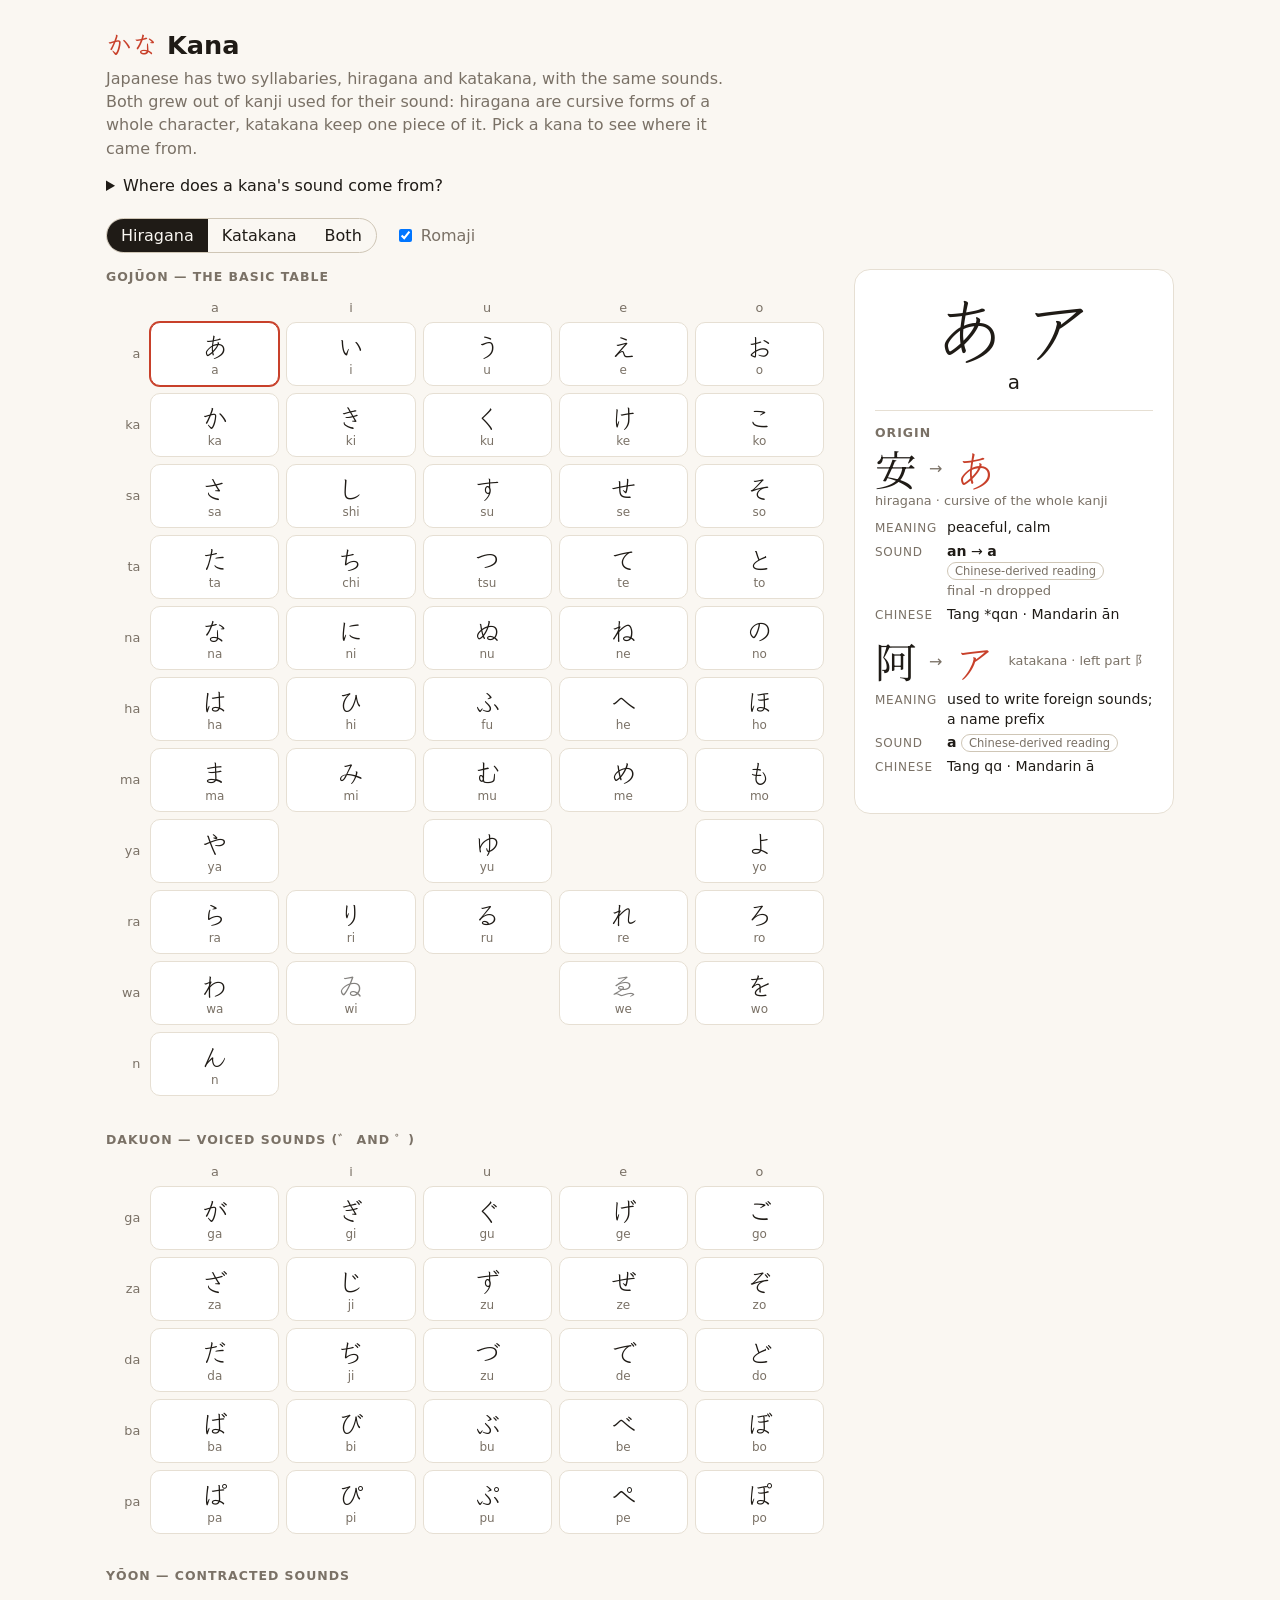
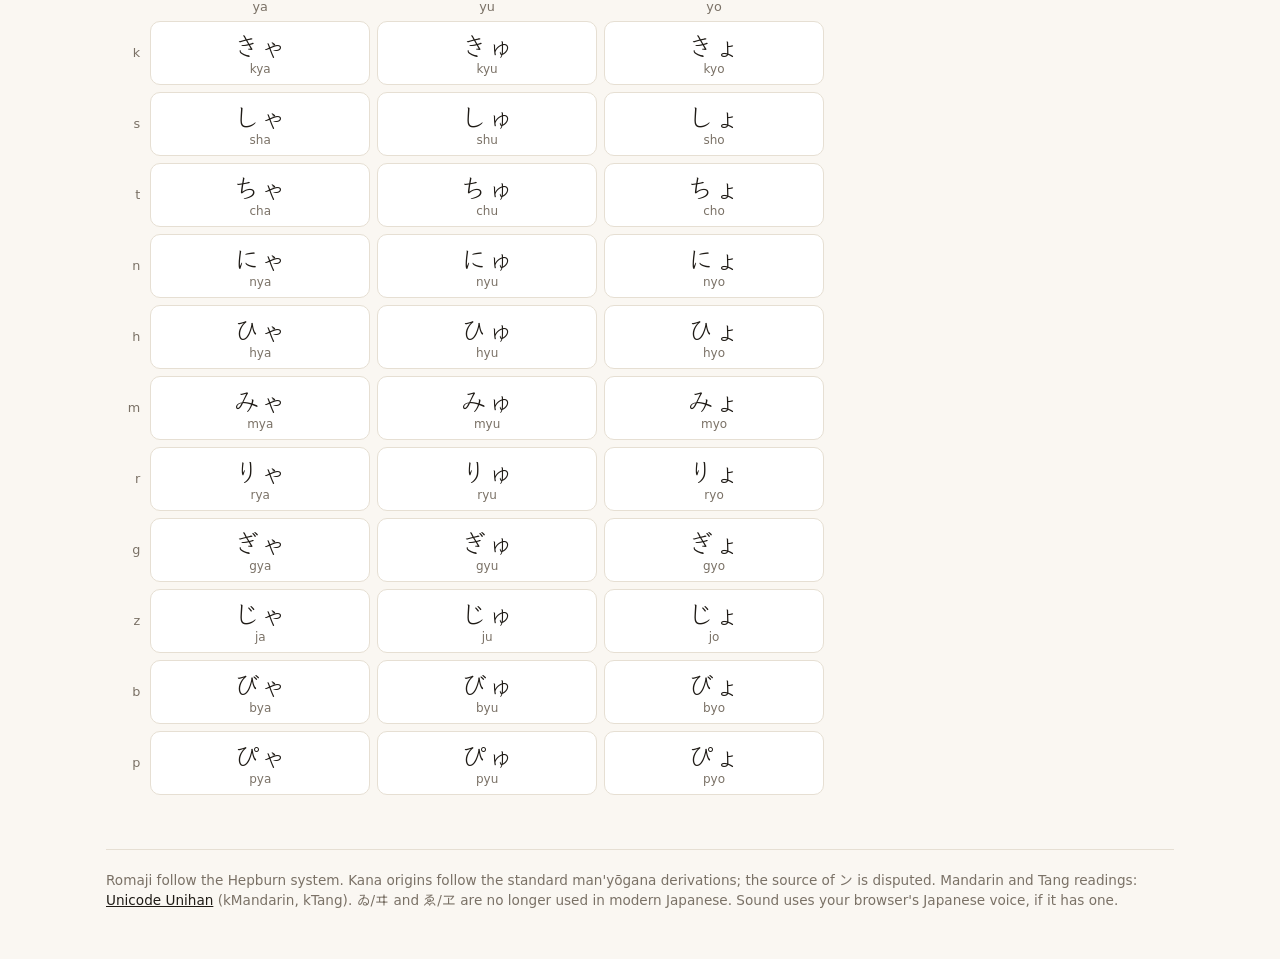
==== site/japanese/index.html @ 9fc1d6ad "japanese: kana page at /japanese/ (gojūon table, kanji origins, sound and meaning) Hiragana and kata" ====
<!doctype html>
<html lang="en">
<head>
<meta charset="utf-8">
<meta name="viewport" content="width=device-width,initial-scale=1">
<title>Kana — hiragana &amp; katakana and where they came from</title>
<link rel="canonical" href="https://hanzi.lipu.dev/japanese/">
<meta name="description" content="Interactive gojūon table of hiragana and katakana: romaji, sound, and the kanji each kana grew out of.">
<link rel="preconnect" href="https://fonts.googleapis.com">
<link rel="preconnect" href="https://fonts.gstatic.com" crossorigin>
<link rel="stylesheet" href="https://fonts.googleapis.com/css2?family=Klee+One:wght@600&family=Noto+Sans+JP:wght@400;600&family=Noto+Serif+JP:wght@500&display=swap">
<style>
  :root { --bg:#faf7f2; --fg:#1f1b16; --muted:#7a7166; --card:#fff; --accent:#c8402a; --line:#cfc6b6; --soft:#e6dfd3; --info:#2f6fd0; }
  @media (prefers-color-scheme: dark) {
    :root { --bg:#17140f; --fg:#f1ebe0; --muted:#9d9486; --card:#221e17; --accent:#ff7a5c; --line:#5a5144; --soft:#352f25; --info:#6aa6ff; }
  }
  * { box-sizing:border-box; }
  body { margin:0; background:var(--bg); color:var(--fg); font-family:system-ui,"Noto Sans JP",sans-serif; }
  .wrap { max-width:1100px; margin:0 auto; padding:24px 16px 48px; }
  header h1 { margin:0; font-size:1.6rem; }
  header h1 span { font-family:"Klee One","Noto Sans JP",serif; color:var(--accent); }
  header p { margin:6px 0 0; color:var(--muted); line-height:1.45; max-width:62ch; }
  .bar { display:flex; flex-wrap:wrap; gap:10px 18px; align-items:center; margin:20px 0 16px; }
  .seg { display:inline-flex; border:1px solid var(--line); border-radius:999px; overflow:hidden; }
  .seg button { border:0; background:transparent; color:var(--fg); padding:7px 14px; font:inherit; cursor:pointer; }
  .seg button[aria-pressed="true"] { background:var(--fg); color:var(--bg); }
  label.chk { display:inline-flex; gap:6px; align-items:center; cursor:pointer; color:var(--muted); }
  .layout { display:grid; grid-template-columns:minmax(0,1fr) 320px; gap:24px; align-items:start; }
  h2 { font-size:.78rem; letter-spacing:.08em; text-transform:uppercase; color:var(--muted); font-weight:600; margin:28px 0 10px; }
  h2:first-child { margin-top:0; }
  table.kana { border-collapse:separate; border-spacing:5px; width:100%; table-layout:fixed; }
  table.kana th { font-weight:500; color:var(--muted); font-size:.8rem; }
  table.kana th.row { width:2.6em; text-align:right; padding-right:4px; }
  .cell { width:100%; min-height:64px; border:1px solid var(--soft); background:var(--card); color:var(--fg); border-radius:10px;
          display:flex; flex-direction:column; align-items:center; justify-content:center; gap:2px; cursor:pointer; font:inherit; padding:6px 2px; }
  .cell:hover { border-color:var(--line); }
  .cell[aria-pressed="true"] { border-color:var(--accent); box-shadow:0 0 0 1px var(--accent); }
  .cell .g { font-family:"Klee One","Noto Sans JP",sans-serif; font-size:1.7rem; line-height:1.1; white-space:nowrap; }
  .cell .g .k { color:var(--muted); margin-left:.15em; }
  .cell .r { font-size:.75rem; color:var(--muted); }
  .cell.old .g { opacity:.55; }
  .both .cell .g { font-size:1.35rem; }
  .noromaji .cell .r { display:none; }
  td.empty { }
  aside { position:sticky; top:16px; max-height:calc(100vh - 32px); overflow-y:auto; background:var(--card); border:1px solid var(--soft); border-radius:16px; padding:20px; }
  aside .big { display:flex; gap:18px; align-items:baseline; justify-content:center; font-family:"Klee One","Noto Sans JP",sans-serif; font-size:4.5rem; line-height:1; }
  aside .rom { text-align:center; font-size:1.25rem; margin:8px 0 4px; }
  aside .rom button { margin-left:8px; border:1px solid var(--line); background:transparent; color:var(--fg); border-radius:999px; width:2em; height:2em; cursor:pointer; font-size:.8rem; vertical-align:middle; }
  aside .note { color:var(--muted); font-size:.9rem; line-height:1.45; text-align:center; margin:0 0 6px; }
  .origin { border-top:1px solid var(--soft); margin-top:16px; padding-top:14px; }
  .origin h3 { margin:0 0 8px; font-size:.78rem; letter-spacing:.08em; text-transform:uppercase; color:var(--muted); font-weight:600; }
  .flow { display:flex; flex-wrap:wrap; align-items:center; gap:4px 12px; margin:6px 0 2px; }
  .flow .kj { font-family:"Noto Serif JP",serif; font-size:2.6rem; line-height:1; }
  .flow .ar { color:var(--muted); }
  .flow .kn { font-family:"Klee One","Noto Sans JP",sans-serif; font-size:2.6rem; line-height:1; color:var(--accent); }
  .origin p { margin:2px 0 12px; font-size:.88rem; color:var(--muted); line-height:1.4; }
  .flow .how { font-size:.8rem; color:var(--muted); line-height:1.3; }
  dl.src { display:grid; grid-template-columns:auto 1fr; gap:4px 10px; margin:8px 0 16px; font-size:.88rem; line-height:1.4; }
  dl.src dt { color:var(--muted); font-size:.75rem; text-transform:uppercase; letter-spacing:.06em; padding-top:2px; }
  dl.src dd { margin:0; }
  dl.src .sub { color:var(--muted); font-size:.82rem; }
  .use { font-size:.72rem; padding:1px 7px; border-radius:999px; border:1px solid var(--line); color:var(--muted); white-space:nowrap; }
  .use-kun { border-color:var(--info); color:var(--info); }
  .use-q { border-color:var(--accent); color:var(--accent); }
  details.why { margin:0 0 4px; color:var(--muted); line-height:1.5; max-width:70ch; }
  details.why summary { cursor:pointer; color:var(--fg); }
  details.why p { margin:8px 0; }
  .yoon td { }
  .foot { margin-top:48px; padding-top:20px; border-top:1px solid var(--soft); color:var(--muted); font-size:.85rem; line-height:1.5; }
  .foot a { color:var(--fg); }
  @media (max-width:820px) {
    .layout { grid-template-columns:1fr; }
    aside { position:static; order:-1; max-height:none; }
    aside .big { font-size:3.5rem; }
    .cell { min-height:54px; }
    .cell .g { font-size:1.35rem; }
    .both .cell .g { font-size:1.05rem; }
    table.kana { border-spacing:3px; }
    table.kana th.row { width:2em; }
  }
</style>
</head>
<body>
<div class="wrap">
  <header>
    <h1><span>かな</span> Kana</h1>
    <p>Japanese has two syllabaries, hiragana and katakana, with the same sounds. Both grew out of kanji used for their sound: hiragana are cursive forms of a whole character, katakana keep one piece of it. Pick a kana to see where it came from.</p>
  </header>

  <details class="why" style="margin-top:14px">
    <summary>Where does a kana's sound come from?</summary>
    <p>Japanese had no writing until it borrowed Chinese characters. To spell Japanese words, scribes (by the 8th century, in the <i>Man'yōshū</i> poetry anthology) used kanji purely for their sound and ignored the meaning — so 安 "peaceful" just stood for <i>a</i>. These sound-only kanji are called <i>man'yōgana</i>; kana are simplified forms of them.</p>
    <p>Most were picked for their <b>Chinese-derived reading</b> (<i>on'yomi</i>): Japan's approximation of how Chinese sounded in the 5th–8th centuries. Readings longer than one syllable were cut down: 安 <i>an</i> → あ <i>a</i>, 末 <i>matsu</i> → ま <i>ma</i>. A few used a <b>native Japanese word</b> written with the kanji (<i>kun'yomi</i>): 女 "woman" is Japanese <i>me</i>, giving め.</p>
    <p>For comparison each kanji also shows a reconstruction of Tang-dynasty Chinese (around the time kana formed) and modern Mandarin, which has drifted much further: 波 was <i>*bɑ</i>, is <i>bō</i> today, and gave Japanese <i>ha</i> (then pronounced <i>pa</i>).</p>
  </details>

  <div class="bar">
    <div class="seg" role="group" aria-label="Script">
      <button data-script="hira" aria-pressed="true">Hiragana</button>
      <button data-script="kata" aria-pressed="false">Katakana</button>
      <button data-script="both" aria-pressed="false">Both</button>
    </div>
    <label class="chk"><input type="checkbox" id="romaji" checked> Romaji</label>
  </div>

  <div class="layout">
    <main id="tables">
      <h2>Gojūon — the basic table</h2>
      <table class="kana" id="gojuon"></table>
      <h2>Dakuon — voiced sounds (゛ and ゜)</h2>
      <table class="kana" id="dakuon"></table>
      <h2>Yōon — contracted sounds</h2>
      <table class="kana" id="yoon"></table>
    </main>
    <aside id="detail" aria-live="polite"></aside>
  </div>

  <footer class="foot">
    Romaji follow the Hepburn system. Kana origins follow the standard man'yōgana derivations; the source of ン is disputed.
    Mandarin and Tang readings: <a href="https://www.unicode.org/charts/unihan.html">Unicode Unihan</a> (kMandarin, kTang).
    ゐ/ヰ and ゑ/ヱ are no longer used in modern Japanese. Sound uses your browser's Japanese voice, if it has one.
  </footer>
</div>
<script src="kana.js"></script>
<script src="app.js"></script>
</body>
</html>
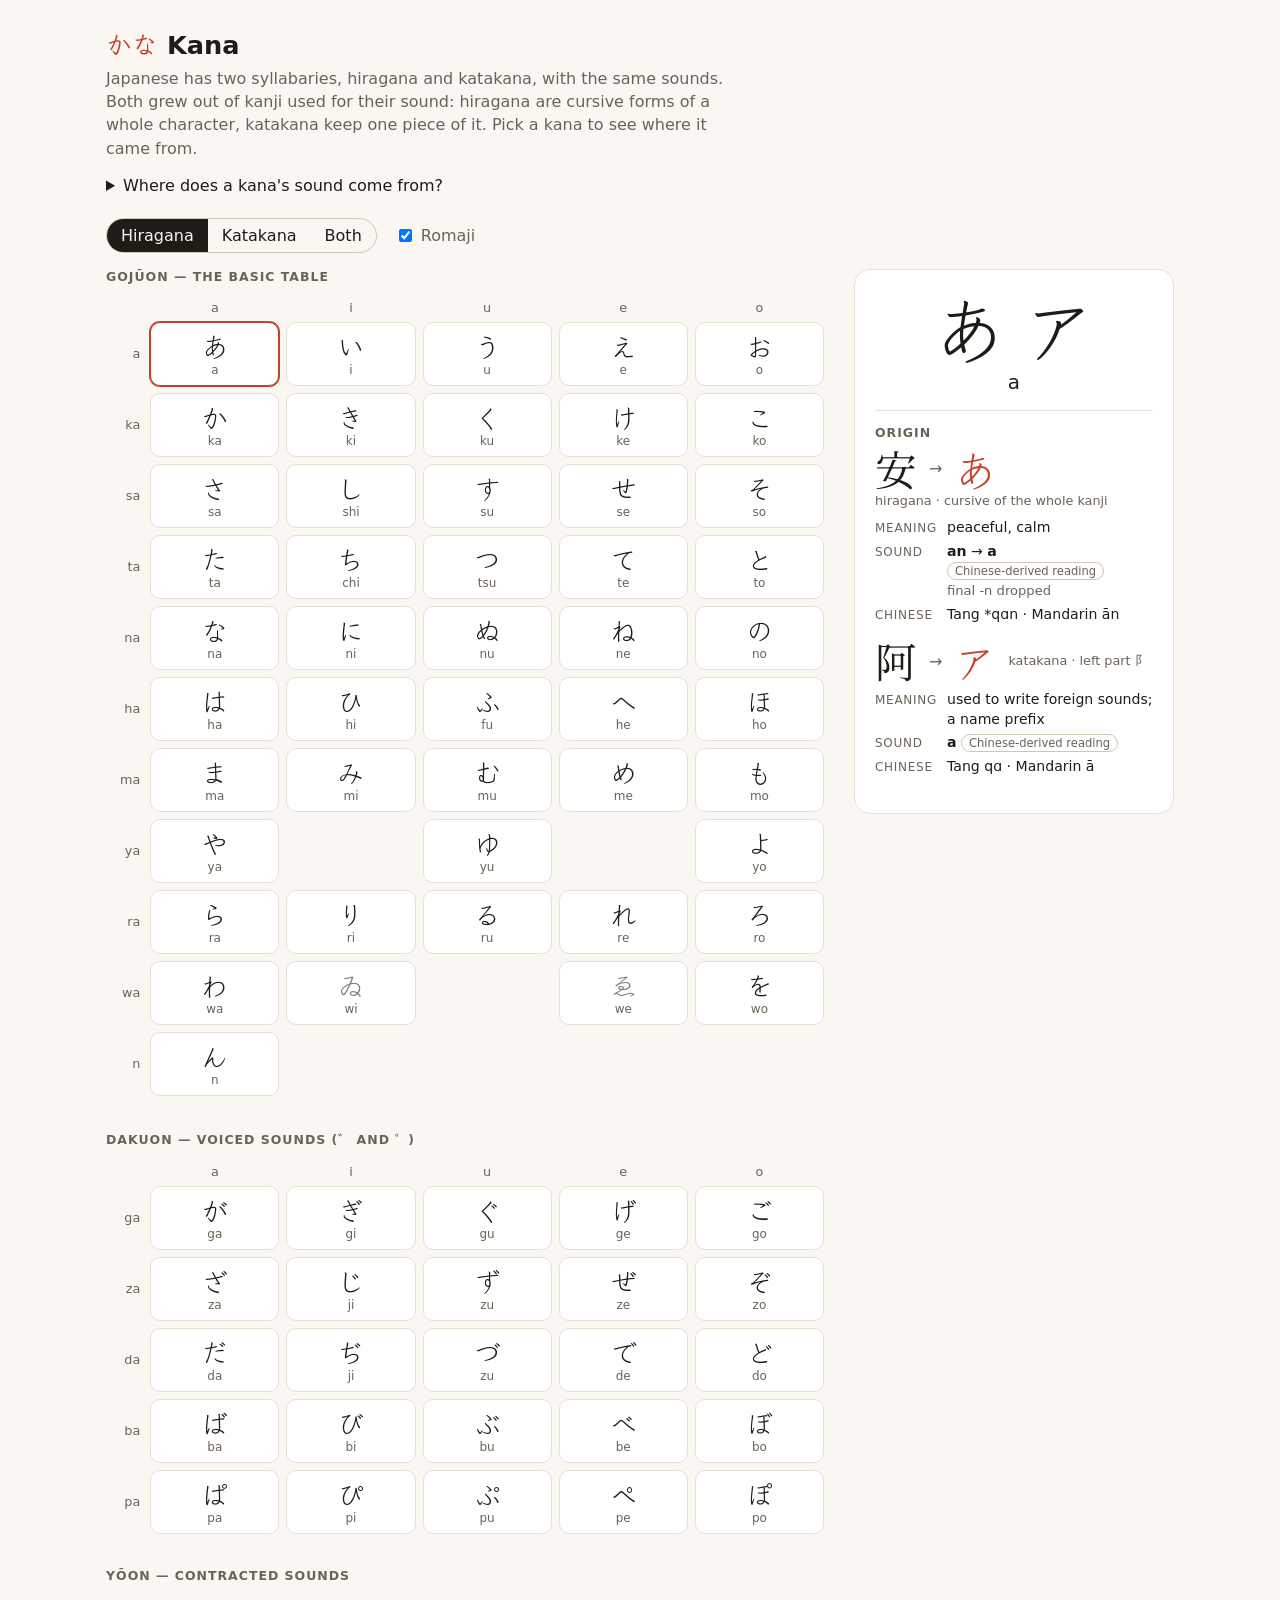
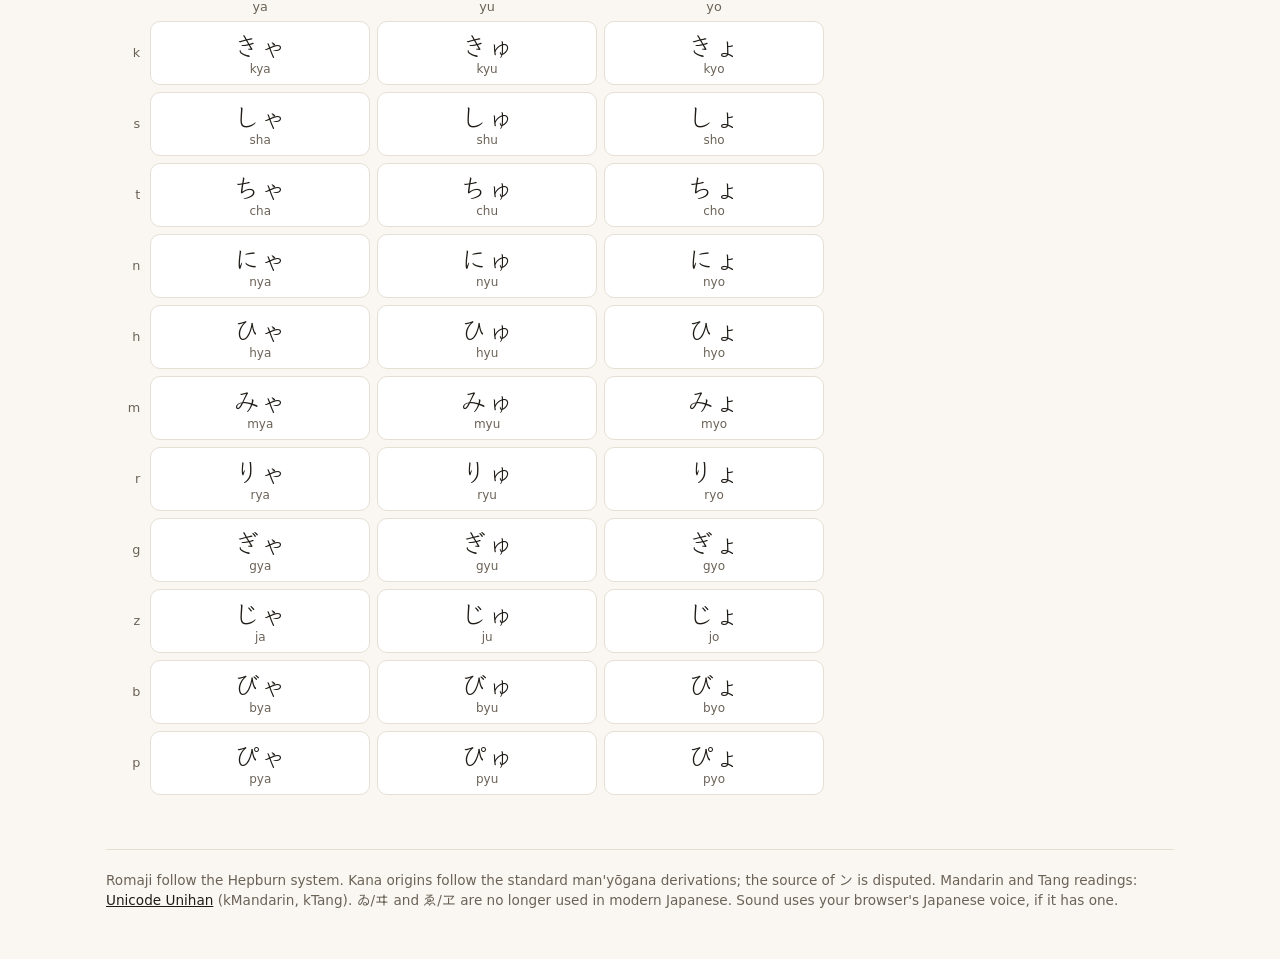
==== commit ff0c9225: "glyphs load per shown character (16-char shards) instead of glyphs.json; longer cache for data shard" ====
--- a/site/japanese/index.html
+++ b/site/japanese/index.html
@@ -4,15 +4,17 @@
 <meta charset="utf-8">
 <meta name="viewport" content="width=device-width,initial-scale=1">
 <title>Kana — hiragana &amp; katakana and where they came from</title>
+<link rel="icon" href="/japanese/favicon.svg" type="image/svg+xml">
+<link rel="apple-touch-icon" href="/apple-touch-icon.png">
 <link rel="canonical" href="https://hanzi.lipu.dev/japanese/">
 <meta name="description" content="Interactive gojūon table of hiragana and katakana: romaji, sound, and the kanji each kana grew out of.">
 <link rel="preconnect" href="https://fonts.googleapis.com">
 <link rel="preconnect" href="https://fonts.gstatic.com" crossorigin>
 <link rel="stylesheet" href="https://fonts.googleapis.com/css2?family=Klee+One:wght@600&family=Noto+Sans+JP:wght@400;600&family=Noto+Serif+JP:wght@500&display=swap">
 <style>
-  :root { --bg:#faf7f2; --fg:#1f1b16; --muted:#7a7166; --card:#fff; --accent:#c8402a; --line:#cfc6b6; --soft:#e6dfd3; --info:#2f6fd0; }
+  :root { --bg:#faf7f2; --fg:#1f1b16; --muted:#6b6257; --card:#fff; --accent:#c8402a; --line:#cfc6b6; --soft:#e6dfd3; --info:#2f6fd0; }
   @media (prefers-color-scheme: dark) {
-    :root { --bg:#17140f; --fg:#f1ebe0; --muted:#9d9486; --card:#221e17; --accent:#ff7a5c; --line:#5a5144; --soft:#352f25; --info:#6aa6ff; }
+    :root { --bg:#17140f; --fg:#f1ebe0; --muted:#a59c8e; --card:#221e17; --accent:#ff7a5c; --line:#5a5144; --soft:#352f25; --info:#6aa6ff; }
   }
   * { box-sizing:border-box; }
   body { margin:0; background:var(--bg); color:var(--fg); font-family:system-ui,"Noto Sans JP",sans-serif; }
@@ -120,8 +122,10 @@
     Mandarin and Tang readings: <a href="https://www.unicode.org/charts/unihan.html">Unicode Unihan</a> (kMandarin, kTang).
     ゐ/ヰ and ゑ/ヱ are no longer used in modern Japanese. Sound uses your browser's Japanese voice, if it has one.
   </footer>
+  <div id="sitefoot"></div>
 </div>
 <script src="kana.js"></script>
 <script src="app.js"></script>
+<script src="/footer.js" defer></script>
 </body>
 </html>
